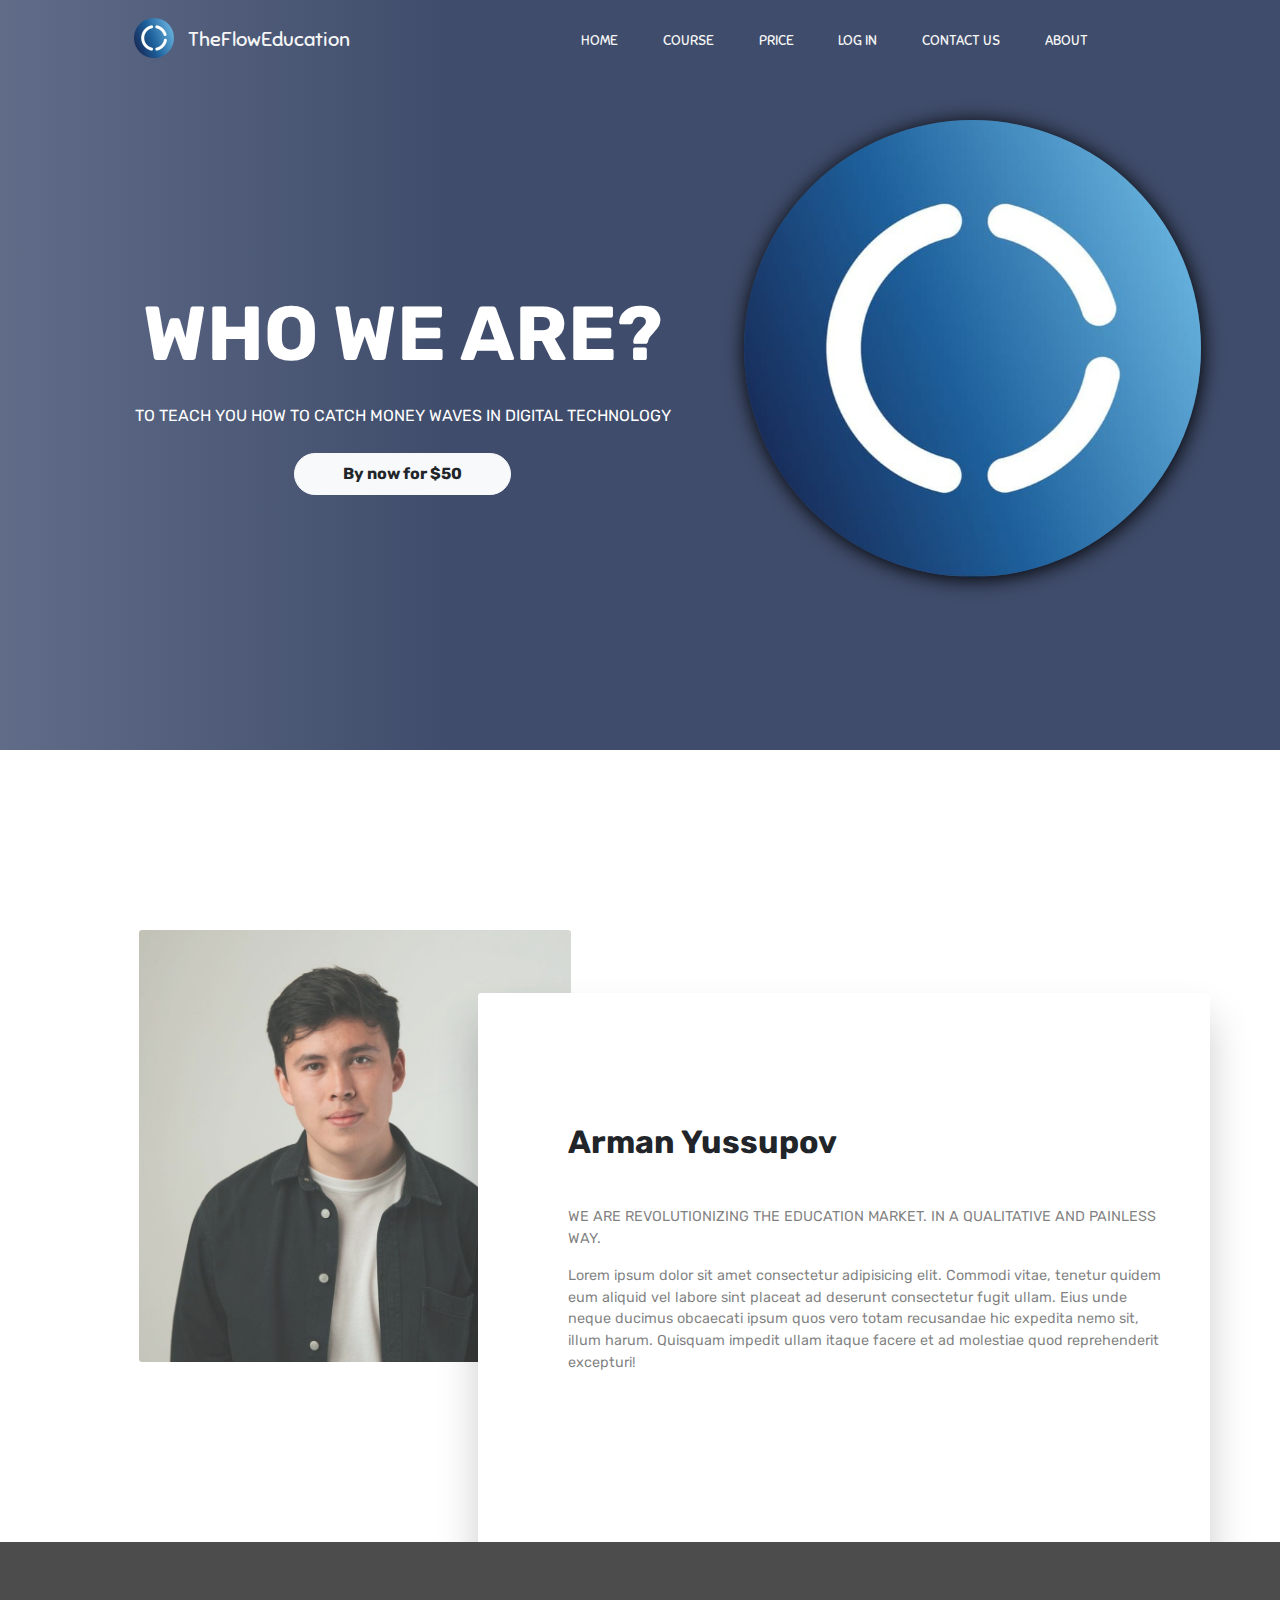
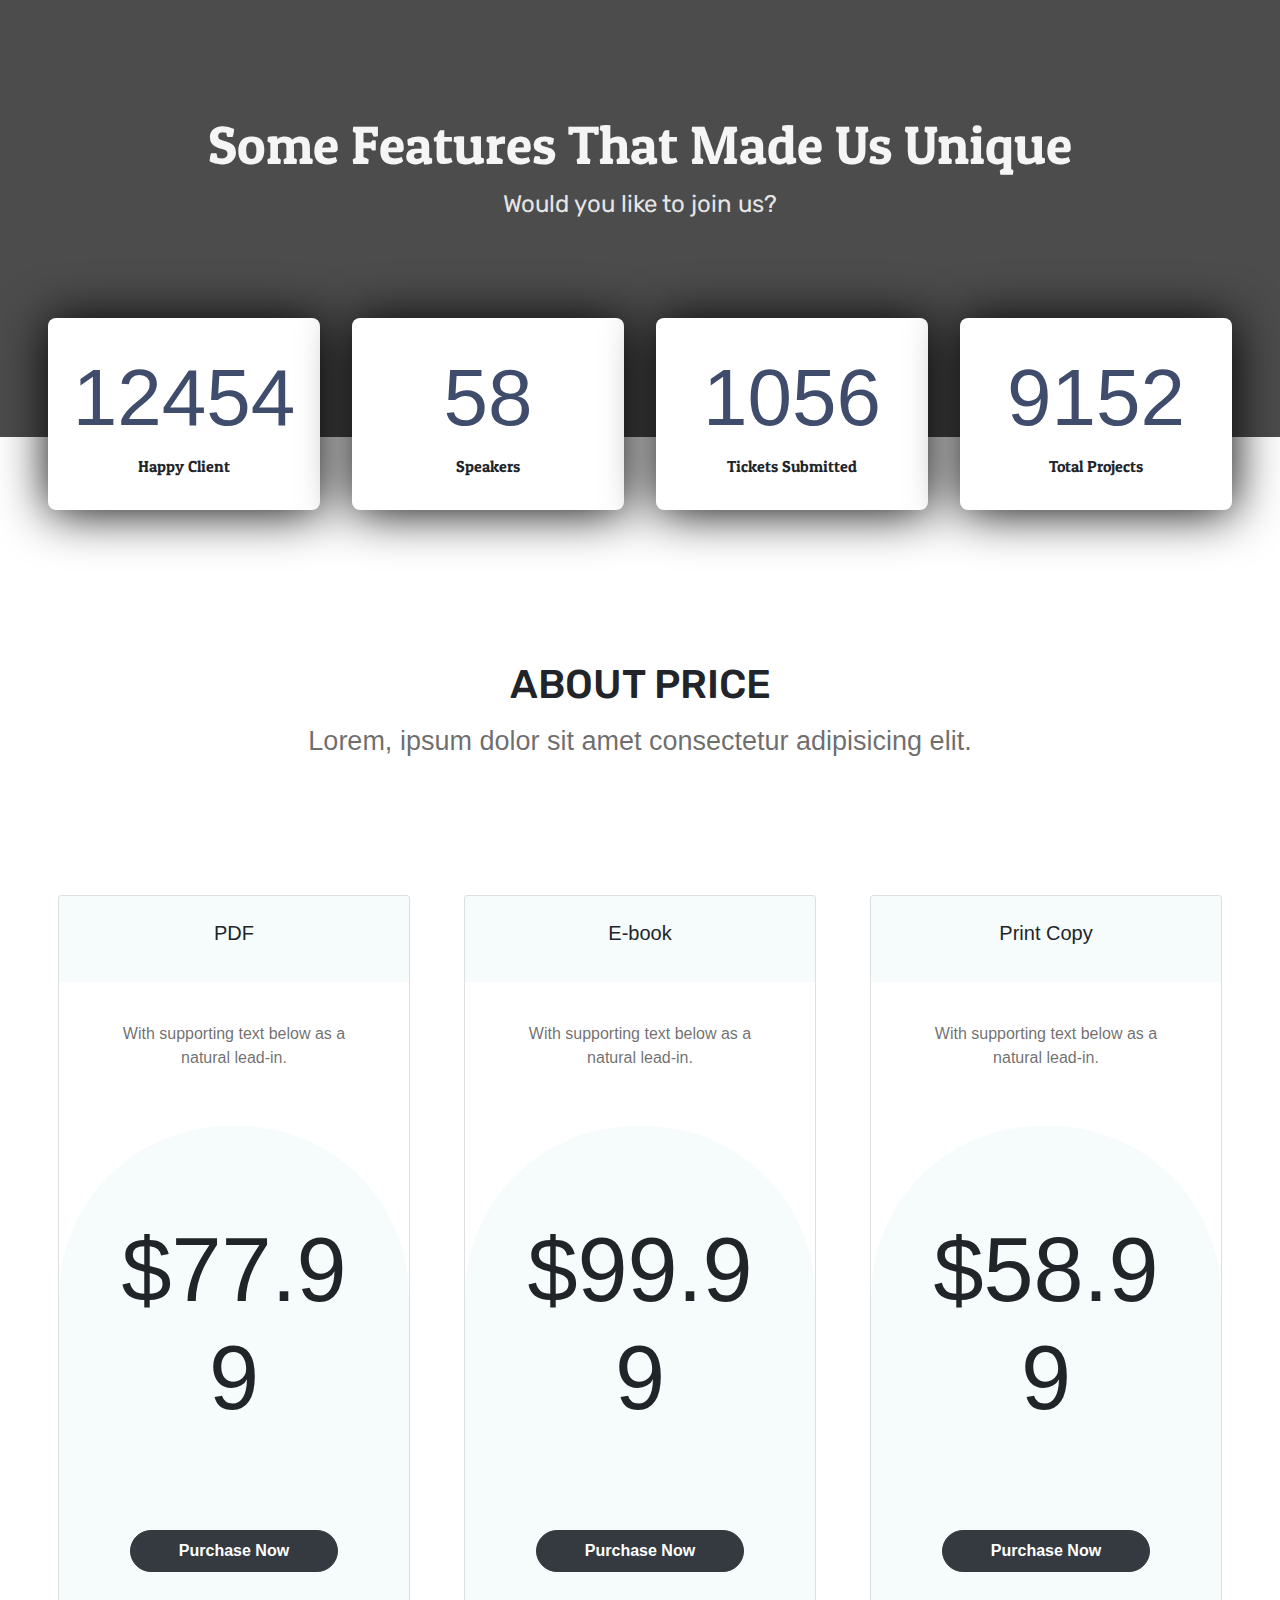
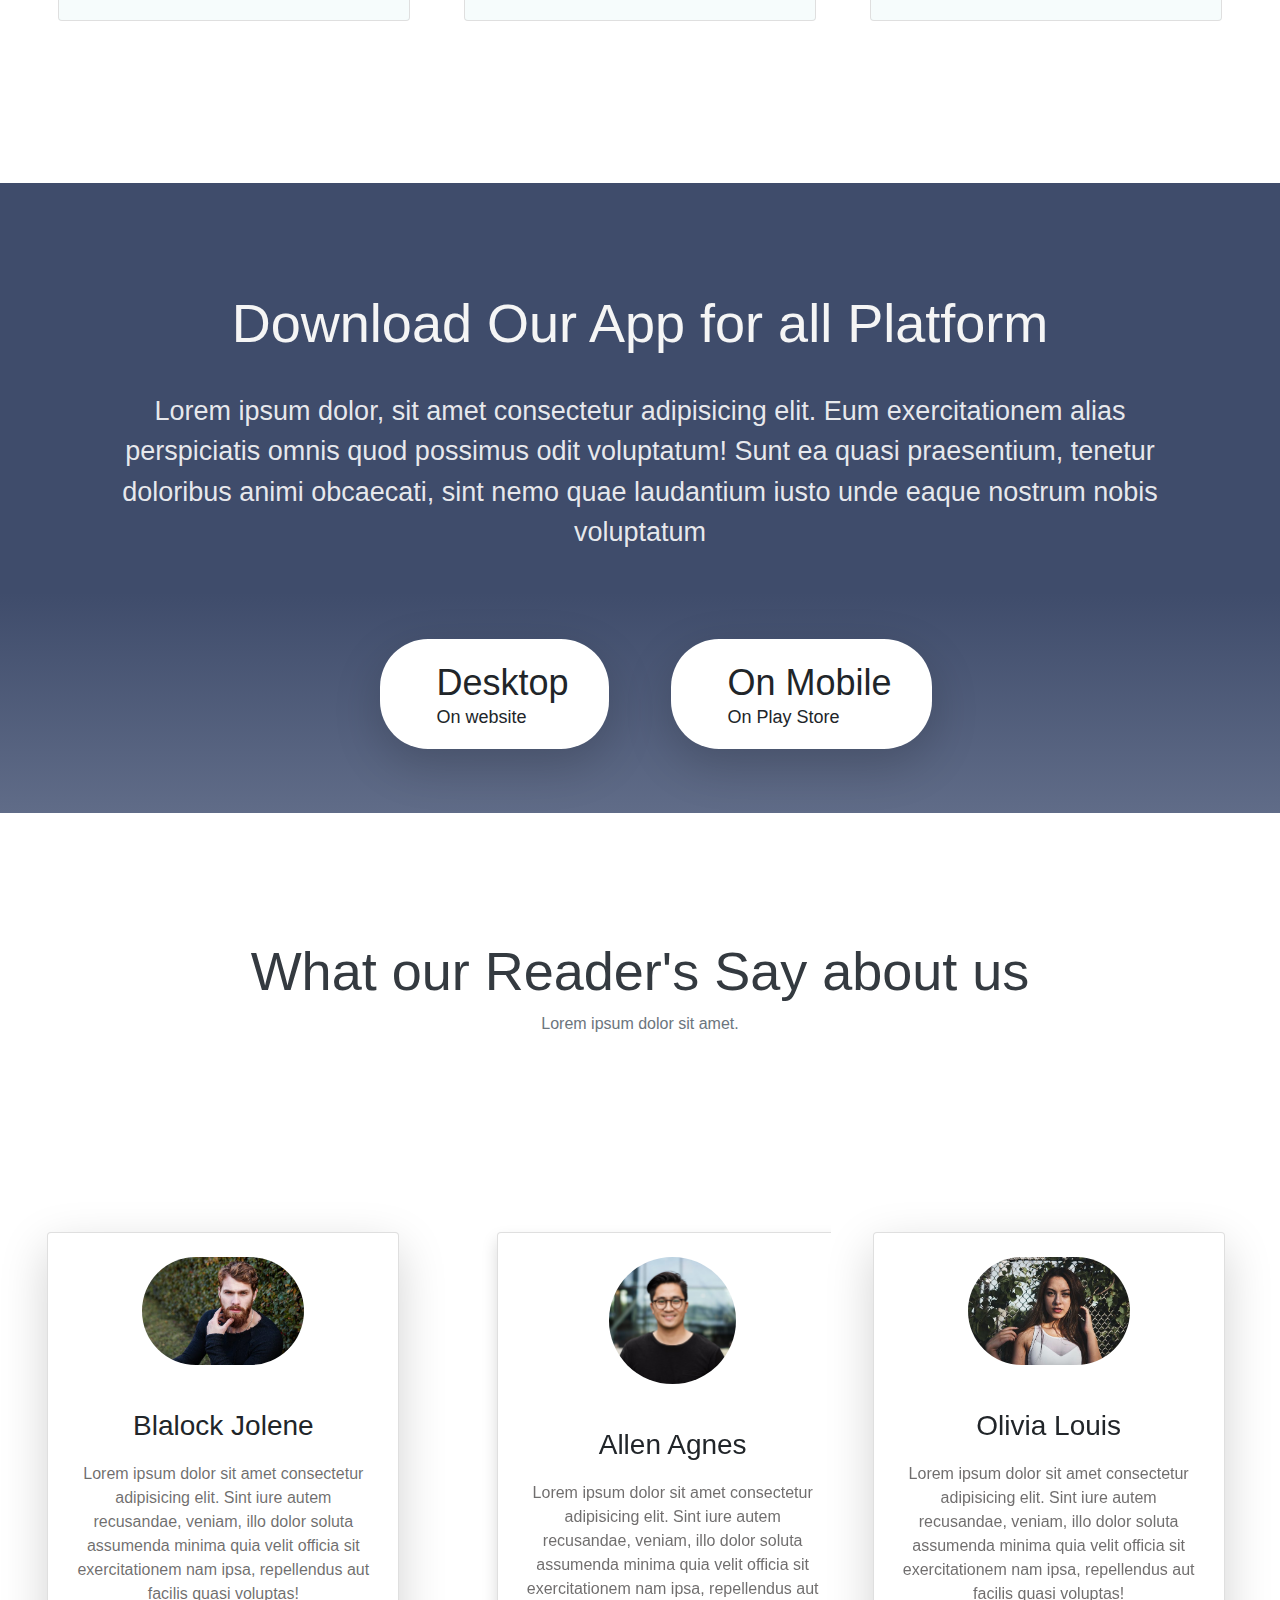
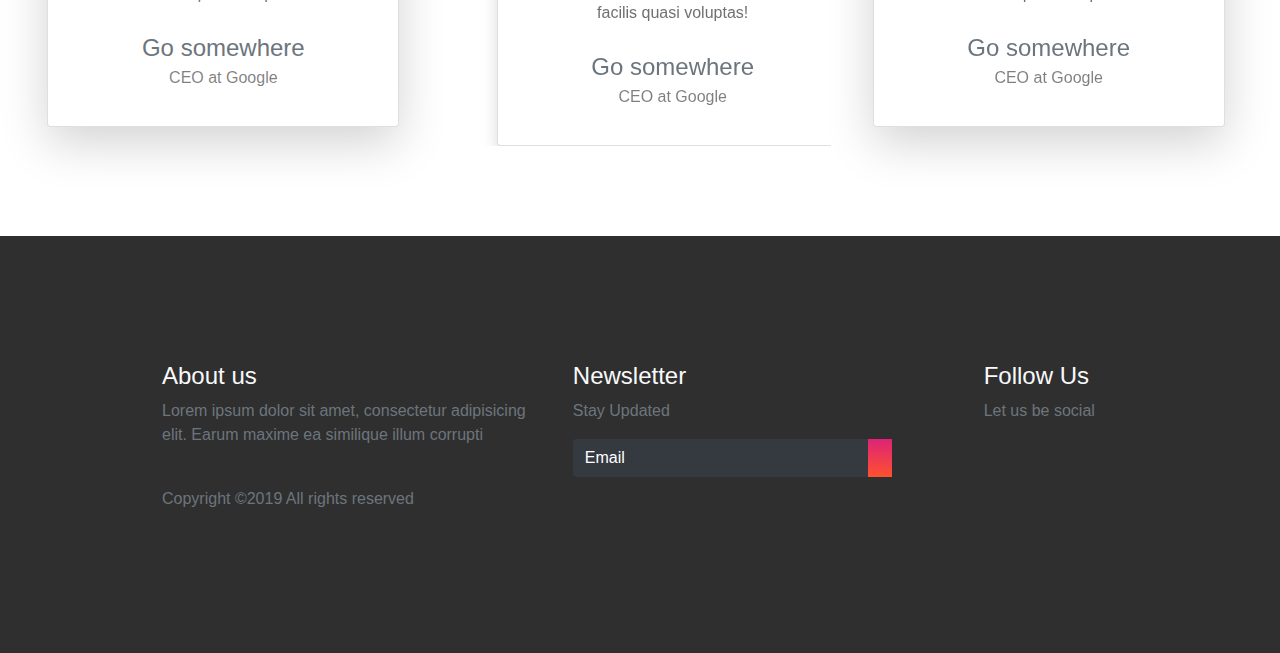
==== Index_home.html @ b2b45940 "firstCommit_MyProject_still_modified" ====
<!DOCTYPE html>
<html lang="en">

<head>
  <meta charset="UTF-8" />
  <meta name="viewport" content="width=device-width, initial-scale=1.0" />
  <meta http-equiv="X-UA-Compatible" content="ie=edge" />
  <title>Books</title>

  <link rel="stylesheet" href="https://stackpath.bootstrapcdn.com/bootstrap/4.3.1/css/bootstrap.min.css" integrity="sha384-ggOyR0iXCbMQv3Xipma34MD+dH/1fQ784/j6cY/iJTQUOhcWr7x9JvoRxT2MZw1T"
    crossorigin="anonymous" />
  <link rel="stylesheet" href="https://use.fontawesome.com/releases/v5.7.2/css/all.css" integrity="sha384-fnmOCqbTlWIlj8LyTjo7mOUStjsKC4pOpQbqyi7RrhN7udi9RwhKkMHpvLbHG9Sr"
    crossorigin="anonymous">
  <link rel="stylesheet" href="./style_home.css" />
  <link rel="stylesheet" href="./mobile-style_home.css">
</head>

<body>
  <header>
    <div class="container-fluid p-0">
      <nav class="navbar navbar-expand-lg">
        <a class="navbar-brand" href="#"> <img src="img/flow.jpg" alt="">
          <i class="book"></i>TheFlowEducation</a>
        <button class="navbar-toggler" type="button" data-toggle="collapse" data-target="#navbarNav" aria-controls="navbarNav" aria-expanded="false"
          aria-label="Toggle navigation">
          <i class="fas fa-align-right text-light"></i>
        </button>
        <div class="collapse navbar-collapse" id="navbarNav">
          <div class="mr-auto"></div>
          <ul class="navbar-nav">
            <li class="nav-item active">
              <a class="nav-link" href="#">HOME
                <span class="sr-only">(current)</span>
              </a>
            </li>
            <li class="nav-item">
              <a class="nav-link" href="#">COURSE</a>
            </li>
            <li class="nav-item">
              <a class="nav-link" href="#">PRICE</a>
            </li>
            <li class="nav-item dropdown">
              <div class="dropdown">
                <a href="index_login.html" class="nav-link">LOG IN</a>
              </div>
            </li>
            <li class="nav-item">
              <a class="nav-link" href="index_contact.html">CONTACT US</a>
            </li>
            <li class="nav-item">
              <a class="nav-link" href="#">ABOUT</a>
            </li>
          </ul>
        </div>
      </nav>
    </div>
    <div class="container text-center">
      <div class="row">
        <div class="col-md-7 col-sm-12  text-white">
          <h1>WHO WE ARE?</h1>
          <p>
            TO TEACH YOU HOW TO CATCH MONEY WAVES IN DIGITAL TECHNOLOGY
          </p>
          <button class="btn btn-light px-5 py-2 primary-btn">
            By now for $50
          </button>
        </div>
        <div class="col-md-5 col-sm-12  h-25">
          <img src="img/flow.jpg" alt="Book" />
        </div>
      </div>
    </div>
  </header>
  <main>
    <section class="section-1">
      <div class="container text-center">
        <div class="row">
          <div class="col-md-6 col-12">
            <div class="pray">
              <img src="img/ArmanYussuov.jpeg" alt="Pray" class="" />
            </div>
          </div>
          <div class="col-md-6 col-12">
            <div class="panel text-left">
              <h1>Arman Yussupov</h1>
              <p class="pt-4">
                WE ARE REVOLUTIONIZING THE EDUCATION MARKET. IN A QUALITATIVE AND PAINLESS WAY.
              </p>
              <p>
                Lorem ipsum dolor sit amet consectetur adipisicing elit. Commodi vitae, tenetur quidem eum aliquid vel labore sint placeat
                ad deserunt consectetur fugit ullam. Eius unde neque ducimus obcaecati ipsum quos vero totam recusandae hic
                expedita nemo sit, illum harum. Quisquam impedit ullam itaque facere et ad molestiae quod reprehenderit excepturi!
              </p>
            </div>
          </div>
        </div>
      </div>
    </section>
    <section class="section-2 container-fluid p-0">
      <div class="cover">
        <div class="overlay"></div>
        <div class="content text-center">
          <h1>Some Features That Made Us Unique</h1>
          <p>
            Would you like to join us? 
          </p>
        </div>
      </div>
      <div class="container-fluid text-center">
        <div class="numbers d-flex flex-md-row flex-wrap justify-content-center">
          <div class="rect">
            <h1>12454</h1>
            <p>Happy Client</p>
          </div>
          <div class="rect">
            <h1>58</h1>
            <p>Speakers</p>
          </div>
          <div class="rect">
            <h1>1056</h1>
            <p>Tickets Submitted</p>
          </div>
          <div class="rect">
            <h1>9152</h1>
            <p>Total Projects</p>
          </div>
        </div>
      </div>
      <div class="purchase text-center">
        <h1>ABOUT PRICE</h1>
        <p>
          Lorem, ipsum dolor sit amet consectetur adipisicing elit.
        </p>
        <div class="cards">
          <div class="d-flex flex-row justify-content-center flex-wrap">
            <div class="card">
              <div class="card-body">
                <div class="title">
                  <h5 class="card-title">PDF</h5>
                </div>
                <p class="card-text">
                  With supporting text below as a natural lead-in.
                </p>
                <div class="pricing">
                  <h1>$77.99</h1>
                  <a href="#" class="btn btn-dark px-5 py-2 primary-btn mb-5">Purchase Now</a>
                </div>
              </div>
            </div>
            <div class="card">
              <div class="card-body">
                <div class="title">
                  <h5 class="card-title">E-book</h5>
                </div>
                <p class="card-text">
                  With supporting text below as a natural lead-in.
                </p>
                <div class="pricing">
                  <h1>$99.99</h1>
                  <a href="#" class="btn btn-dark px-5 py-2 primary-btn mb-5">Purchase Now</a>
                </div>
              </div>
            </div>
            <div class="card">
              <div class="card-body">
                <div class="title">
                  <h5 class="card-title">Print Copy</h5>
                </div>
                <p class="card-text">
                  With supporting text below as a natural lead-in.
                </p>
                <div class="pricing">
                  <h1>$58.99</h1>
                  <a href="#" class="btn btn-dark px-5 py-2 primary-btn mb-5">Purchase Now</a>
                </div>
              </div>
            </div>
          </div>
        </div>
      </div>
    </section>
    <section class="section-3 container-fluid p-0 text-center">
      <div class="row">
        <div class="col-md-12 col-sm-12">
          <h1>Download Our App for all Platform</h1>
          <p>
            Lorem ipsum dolor, sit amet consectetur adipisicing elit. Eum exercitationem alias perspiciatis omnis quod possimus odit
            voluptatum! Sunt ea quasi praesentium, tenetur doloribus animi obcaecati, sint nemo quae laudantium iusto unde
            eaque nostrum nobis voluptatum
          </p>
        </div>
      </div>
      <div class="platform row">
        <div class="col-md-6 col-sm-12 text-right">
          <div class="desktop shadow-lg">
            <div class="d-flex flex-row justify-content-center">
              <i class="fas fa-desktop fa-3x py-2 pr-3"></i>
              <div class="text text-left">
                <h3 class="pt-1 m-0">Desktop</h3>
                <p class="p-0 m-0">On website</p>
              </div>
            </div>
          </div>
        </div>
        <div class="col-md-6 col-sm-12 text-left">
          <div class="desktop shadow-lg">
            <div class="d-flex flex-row justify-content-center">
              <i class="fas fa-mobile-alt fa-3x py-2 pr-3"></i>
              <div class="text text-left">
                <h3 class="pt-1 m-0">On Mobile</h3>
                <p class="p-0 m-0">On Play Store</p>
              </div>
            </div>
          </div>
        </div>
      </div>
    </section>

    <!-- Section 4 -->
    <section class="section-4">
      <div class="container text-center">
        <h1 class="text-dark">What our Reader's Say about us</h1>
        <p class="text-secondary">Lorem ipsum dolor sit amet.</p>
      </div>
      <div class="team row ">
        <div class="col-md-4 col-12 text-center">
            <div class="card mr-2 d-inline-block shadow-lg">
                <div class="card-img-top">
                  <img src="img/UI-face-3.jpg" class="img-fluid border-radius p-4" alt="">
                </div>
                <div class="card-body">
                  <h3 class="card-title">Blalock Jolene</h3>
                  <p class="card-text">
                    Lorem ipsum dolor sit amet consectetur adipisicing elit. Sint iure autem recusandae, veniam, illo dolor soluta assumenda
                    minima quia velit officia sit exercitationem nam ipsa, repellendus aut facilis quasi voluptas!
                  </p>
                  <a href="#" class="text-secondary text-decoration-none">Go somewhere</a>
                  <p class="text-black-50">CEO at Google</p>
                </div>
              </div>
        </div>
        <div class="col-md-4 col-12">
            <div id="carouselExampleControls" class="carousel slide " data-ride="carousel">
                <div class="carousel-inner text-center">
                  <div class="carousel-item active">
                    <div class="card mr-2 d-inline-block shadow">
                      <div class="card-img-top">
                        <img src="img/UI-face-1.jpg" class="img-fluid rounded-circle w-50 p-4" alt="">
                      </div>
                      <div class="card-body">
                        <h3 class="card-title">Allen Agnes</h3>
                        <p class="card-text">
                          Lorem ipsum dolor sit amet consectetur adipisicing elit. Sint iure autem recusandae, veniam, illo dolor soluta assumenda
                          minima quia velit officia sit exercitationem nam ipsa, repellendus aut facilis quasi voluptas!
                        </p>
                        <a href="#" class="text-secondary text-decoration-none">Go somewhere</a>
                        <p class="text-black-50">CEO at Google</p>
                      </div>
                    </div>
                  </div>
                  <div class="carousel-item">
                    <div class="card  d-inline-block mr-2 shadow">
                      <div class="card-img-top">
                        <img src="img/UI-face-2.jpg" class="img-fluid rounded-circle w-50 p-4" alt="">
                      </div>
                      <div class="card-body">
                        <h3 class="card-title">Amiel Barbara</h3>
                        <p class="card-text">
                          Lorem ipsum dolor sit amet consectetur adipisicing elit. Sint iure autem recusandae, veniam, illo dolor soluta assumenda
                          minima quia velit officia sit exercitationem nam ipsa, repellendus aut facilis quasi voluptas!
                        </p>
                        <a href="#" class="text-secondary text-decoration-none">Go somewhere</a>
                        <p class="text-black-50">CEO at Google</p>
                      </div>
                    </div>
                  </div>
              </div>
        </div>
        </div>
        <div class="col-md-4 col-12 text-center">
            <div class="card mr-2 d-inline-block shadow-lg">
                <div class="card-img-top">
                  <img src="img/UI-face-4.jpg" class="img-fluid border-radius p-4" alt="">
                </div>
                <div class="card-body">
                  <h3 class="card-title">Olivia Louis</h3>
                  <p class="card-text">
                    Lorem ipsum dolor sit amet consectetur adipisicing elit. Sint iure autem recusandae, veniam, illo dolor soluta assumenda
                    minima quia velit officia sit exercitationem nam ipsa, repellendus aut facilis quasi voluptas!
                  </p>
                  <a href="#" class="text-secondary text-decoration-none">Go somewhere</a>
                  <p class="text-black-50">CEO at Google</p>
                </div>
              </div>
        </div>
      </div>
    </section>
  </main>
  <footer>
    <div class="container-fluid p-0">
      <div class="row text-left">
        <div class="col-md-5 col-sm-5">
          <h4 class="text-light">About us</h4>
          <p class="text-muted">Lorem ipsum dolor sit amet, consectetur adipisicing elit. Earum maxime ea similique illum corrupti</p>
          <p class="pt-4 text-muted">Copyright ©2019 All rights reserved
          </p>
        </div>
        <div class="col-md-5 col-sm-12">
          <h4 class="text-light">Newsletter</h4>
          <p class="text-muted">Stay Updated</p>
          <form class="form-inline">
            <div class="col pl-0">
              <div class="input-group pr-5">
                <input type="text" class="form-control bg-dark text-white" id="inlineFormInputGroupUsername2" placeholder="Email">
                <div class="input-group-prepend">
                  <div class="input-group-text">
                    <i class="fas fa-arrow-right"></i>
                  </div>
                </div>
              </div>
            </div>
          </form>
        </div>
        <div class="col-md-2 col-sm-12">
          <h4 class="text-light">Follow Us</h4>
          <p class="text-muted">Let us be social</p>
          <div class="column text-light">
            <i class="fab fa-facebook-f"></i>
            <i class="fab fa-instagram"></i>
            <i class="fab fa-twitter"></i>
            <i class="fab fa-youtube"></i>
          </div>
        </div>
      </div>
    </div>
  </footer>

  <script src="https://cdnjs.cloudflare.com/ajax/libs/jquery/3.3.1/jquery.min.js"></script>
  <script src="https://cdnjs.cloudflare.com/ajax/libs/popper.js/1.14.7/umd/popper.min.js" integrity="sha384-UO2eT0CpHqdSJQ6hJty5KVphtPhzWj9WO1clHTMGa3JDZwrnQq4sF86dIHNDz0W1"
    crossorigin="anonymous"></script>
  <script src="https://stackpath.bootstrapcdn.com/bootstrap/4.3.1/js/bootstrap.min.js" integrity="sha384-JjSmVgyd0p3pXB1rRibZUAYoIIy6OrQ6VrjIEaFf/nJGzIxFDsf4x0xIM+B07jRM"
    crossorigin="anonymous"></script>
  <script src="./main.js"></script>
</body>

</html>
---- style_home.css ----
@import url("https://fonts.googleapis.com/css?family=Acme|Lobster|Patua+One|Rubik|Sniglet");
* {
  box-sizing: border-box;
}

header,
section {
  overflow-x: hidden;
}

:root {
  --Sniglet-font: "Sniglet", cursive;
  --Rubik: "Rubik", cursive;
  --Patua: "Patua One", cursive;
  --Lobster: "lobster", cursive;
  --light-black: #2e2c2caf;
  --bggradient: linear-gradient(to bottom, #dd2476, #ff512f);
  --light-gray: rgba(255, 255, 255, 0.877);
}

header a {
  font-family: var(--Sniglet-font);
  font-size: 0.9em;
  color: whitesmoke;
  
}



.dropdown-content {
  display: none;
  position: absolute;
  background-color: #f1f1f1;
  min-width: 160px;
  box-shadow: 0px 2px 15px 0px rgba(0, 0, 0, 0.2);
  z-index: 1;
}
.navbar-brand img{
  width: 40px;
  height: 40px;
  position: relative;
  right: 10px;
  bottom: 3px;
}
.dropdown-content a {
  color: black;
  padding: 12px 16px;
  text-decoration: none;
  display: block;
}
nav img {
  border-radius: 50%;
}
.dropdown-content a:hover {
  background-color: #ddd;
}

.dropdown:hover .dropdown-content {
  display: block;
}

header .nav-item:last-child {
  padding-right: 10.5em;
}

header .nav-item {
  padding: 0.9em;
}

header .navbar-brand {
  padding-left: 8rem;
}

header .nav-link:hover {
  color: black;
}

header .row .col-md-7 {
  padding: 22vmin 1vmin;
  padding-bottom: 35vmin;
}

header .row .col-md-5 {
  padding: 4.2vmin 1vmin;
}

header .row .col-md-5 img {
  width: 100%;
  border-radius: 50%;
  box-shadow: 1px 2px 20px 0px #000000;
}

header {
  background: #ff512f;
  /* fallback for old browsers */
  background: var(--bggradient);
  background: rgb(96,108,136);
  background: linear-gradient(90deg, rgba(96,108,136,1) 0%, rgba(63,76,107,1) 35%);
  height: 750px;
}

header .container .col-md-7 {
  font-family: "Rubik", sans-serif;
}

header .container .col-md-7 h6 {
  padding: 1vmin;
  letter-spacing: 4px;
}

header .container .col-md-7 h1 {
  font-size: 8.5vmin;
  font-weight: bold;
  padding: 0.1em 0em;
}

header .container .col-md-7 p {
  padding: 1vmin 5vmin;
}

.primary-btn {
  border-radius: 30px;
  font-weight: bold;
}

/********** section 1 **************/

.section-1 {
  padding: 20vmin 0vmin;
}

.section-1 .row .col-md-6 .pray img {
  opacity: 0.8;
  width: 80%;
  border-radius: 0.2em;
}

.section-1 .row .col-md-6:last-child {
  position: relative;
}

.section-1 .row .col-md-6 .panel {
  position: absolute;
  top: 7vmin;
  left: -18vmin;
  background: white;
  border-radius: 3px;
  text-align: left;
  padding: 13vmin 5vmin 20vmin 10vmin;
  box-shadow: 0px 25px 42px rgba(0, 0, 0, 0.2);
  font-family: var(--Rubik);
  z-index: 1;
}

.section-1 .row .col-md-6 .panel h1 {
  font-weight: bold;
  padding: 0.4em 0;
  font-size: 2em;
}

.section-1 .row .col-md-6 .panel p {
  font-size: 0.9em;
  color: rgba(0, 0, 0, 0.5);
}

/*  Section 2  */

.cover {
  width: 100%;
  height: 55vmin;
  /* background: url("../assets/pexels-photo-452738.jpeg"); */
  background-position: -24rem -19rem;
  background-size: 150%;
  position: relative;
}

.cover .overlay {
  position: absolute;
  top: 0;
  left: 0;
  width: 100%;
  height: 100%;
  z-index: 999;
}

.cover .content {
  width: 100%;
  height: 100%;
  background: rgba(0, 0, 0, 0.7);
  padding-top: 19vmin;
}

.cover .content > h1 {
  font-family: var(--Patua);
  font-size: 6vmin;
  color: whitesmoke;
}

.cover .content > p {
  font-family: var(--Rubik);
  font-size: 24px;
  color: #e5e5e5;
}

.numbers .rect {
  position: relative;
  z-index: 1;
  background: white;
  width: 17rem;
  height: 12rem;
  padding-top: 3.5vmin;
  margin: 1rem;
  border-radius: 0.5em;
  box-shadow: 1px 2px 50px 0px #000000;
}

.numbers {
  margin-top: -15vmin;
}

.numbers .rect h1 {
  font-size: 5rem;
  color: #3f4c6b;
}

.numbers .rect > p {
  font-family: var(--Patua);
  
}

.purchase > h1 {
  padding-top: 15vmin;
  padding-bottom: 0.1em;
  /* font-family: var(--Lobster); */
  font-family: "Rubik", sans-serif;
}

.purchase > p {
  color: var(--light-black);
  font-size: 3vmin;
  padding-bottom: 10vmin;
}

.purchase .cards .card {
  width: 22rem;
  margin: 3vmin 3vmin;
}

.cards div {
  padding: 0;
  margin: 0;
}

.cards .title {
  background: rgba(208, 241, 241, 0.199);
  padding: 1.4em 2.5em;
  font-size: 2vmin;
}

.card .card-text {
  padding: 2.5rem 3rem;
  color: var(--light-black);
}

.card-body .pricing {
  background: rgba(208, 241, 241, 0.199);
  border-top-right-radius: 170px;
  border-top-left-radius: 170px;
}

.card-body .pricing > h1 {
  font-size: 10vmin;
  padding: 1em 0.5em;
}

/* Section 3 */

.section-3 {
  height: 70vmin;
  margin-top: 15vmin;
  
  background: rgb(96,108,136);
background: linear-gradient(0deg, rgba(96,108,136,1) 0%, rgba(63,76,107,1) 35%);
}

.section-3 .col-md-12 > h1 {
  padding: 2em 0 0.5em 0;
  color: whitesmoke;
  font-size: 6vmin;
}

.section-3 .col-md-12 > p {
  padding: 0 4em;
  padding-bottom: 2em;
  color: var(--light-gray);
  font-size: 3vmin;
}

.section-3 .desktop {
  background: white;
  display: inline-block;
  border-radius: 3em;
  padding: 2vmin 4.5vmin;
  margin: 1em;
}

.section-3 .desktop h3 {
  font-size: 4vmin;
}

.section-3 .desktop p {
  font-size: 2vmin;
}

/* Section Team */

.section-4 .container h1 {
  font-size: 6vmin;
  padding-top: 14vmin;
}

.section-4 .team {
  padding: 10vmin 4vmin;
}

.section-4 .card {
  width: 22em;
  margin-top: 10vmin;
}

.section-4 .card .card-text {
  padding: 0.5em;
}

.section-4 .card-body > a {
  font-size: 1.5em;
}

.section-4 .carousel-item {
  padding-left: 3rem;
}

.border-radius {
  border-radius: 340px;
  width: 60%;
}

footer {
  background: rgba(0, 0, 0, 0.815);
  overflow-x: hidden;
  padding: 14vmin 18vmin;
}

footer p > span {
  color: #ff512f;
}

footer input {
  border: none !important;
}

footer input::placeholder {
  color: white !important;
}

footer .input-group .input-group-text {
  background: var(--bggradient);
  border: none;
}

footer .column i {
  color: #dd2476;
}

/* It is Adjacent sibling combinator */

footer .column i + i {
  padding: 0 0.5em;
}

.sticky {
  position: fixed;
  top: 0;
  width: 100%;
  background: rgba(0, 0, 0, 0.815);
  z-index: 9999;
  transition: all 1.5s ease;
}
---- mobile-style_home.css ----
@media only screen and (max-width: 768px) {
  header .navbar-brand {
    padding-left: 1rem;
  }
  .section-1 .row .col-md-6 .panel {
    position: initial;
    width: initial;
    height: initial;
  }
  .section-2 .cover {
    background-position: -25vmin -10vmin;
  }
  .numbers .rect {
    width: 10rem;
    height: 8rem;
  }
  .numbers .rect h1 {
    font-size: 2rem;
  }

  .section-3 {
    height: inherit;
    padding: 10vmin !important;
  }
  .section-3 .row h1 {
    padding: 6vmin 4vmin;
  }
  .section-3 .platform .col-md-6 {
    text-align: center !important;
  }
  .section-3 .desktop i {
    font-size: 8vmin;
  }
  .section-4 .carousel-item {
    padding-left: 0.6rem;
  }
  footer .row .col-md-2 {
    margin-top: 8vmin;
  }
}

/* screen size 375px */

@media only screen and (max-width: 375px) {
  .section-4 .card {
    width: 18em;
  }
}

@media only screen and (max-width: 320px) {
  .section-4 .carousel-inner {
    margin-left: -4vmin;
  }
}
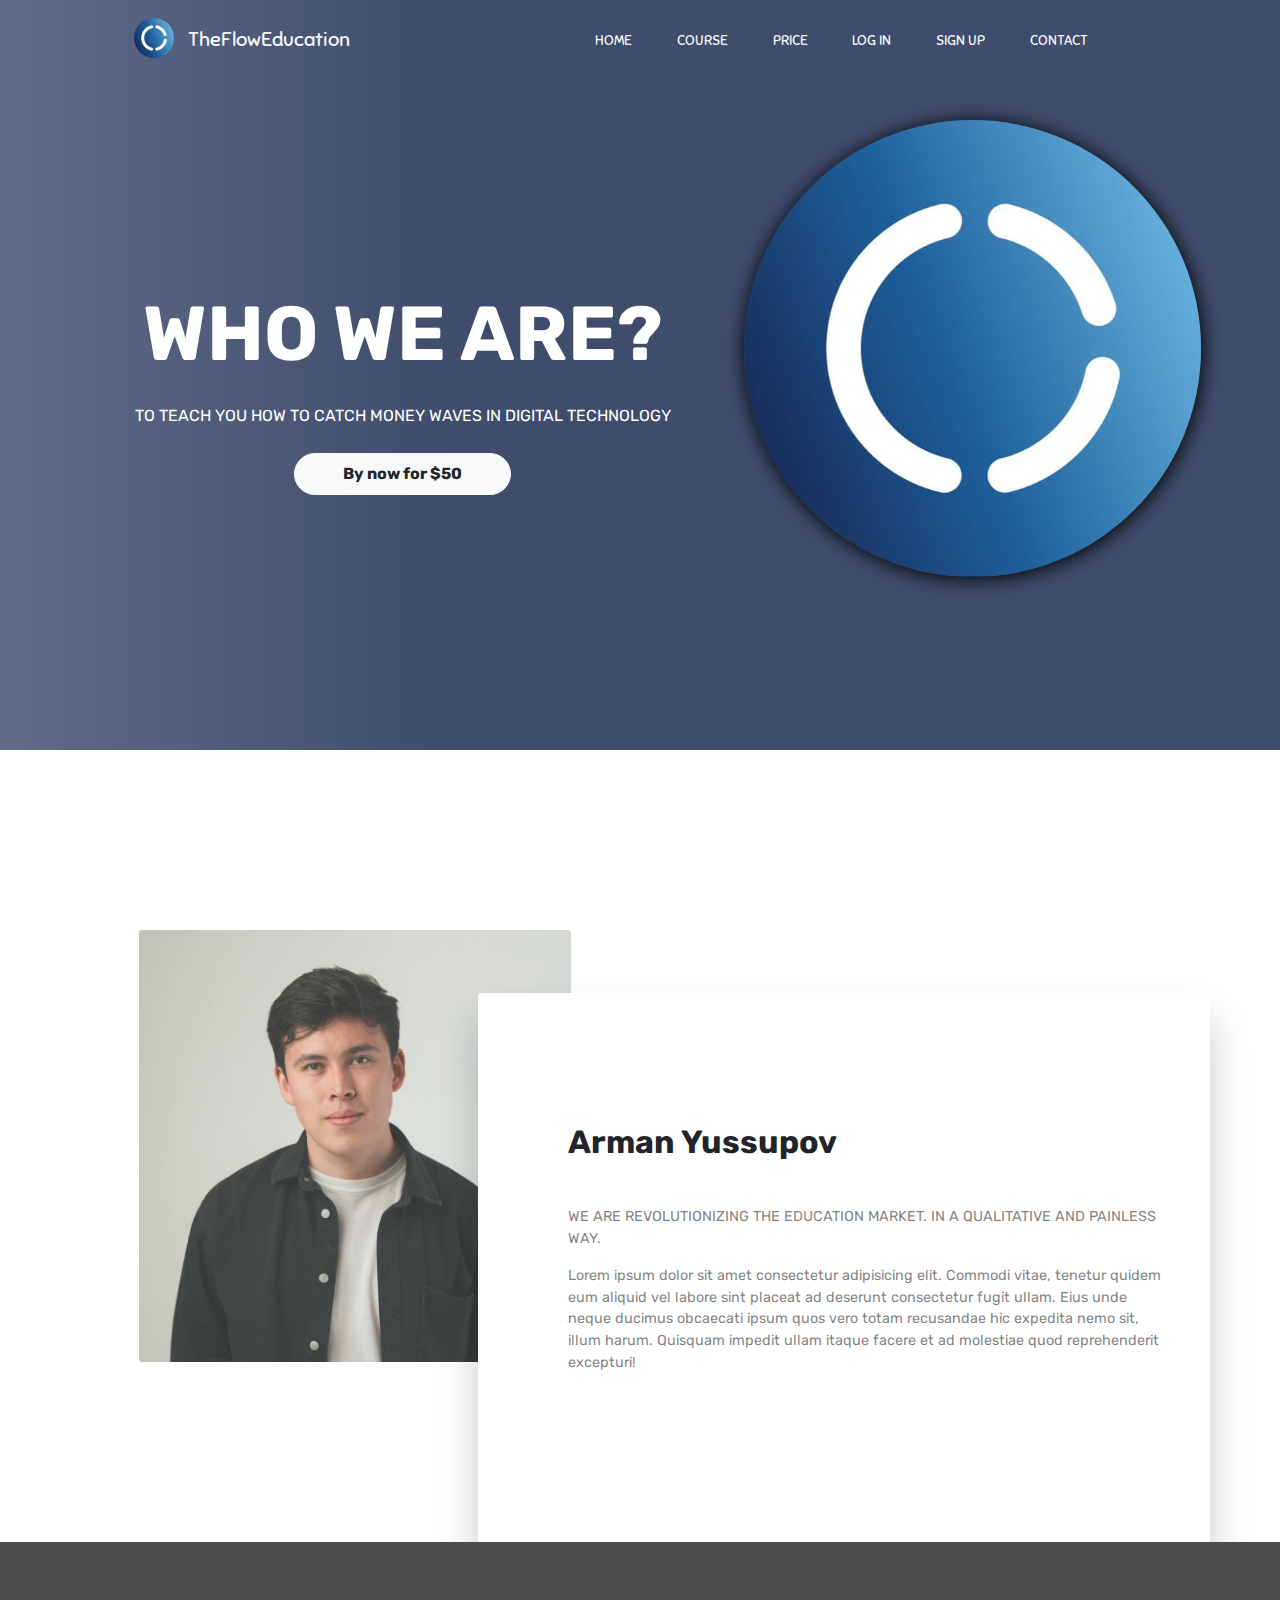
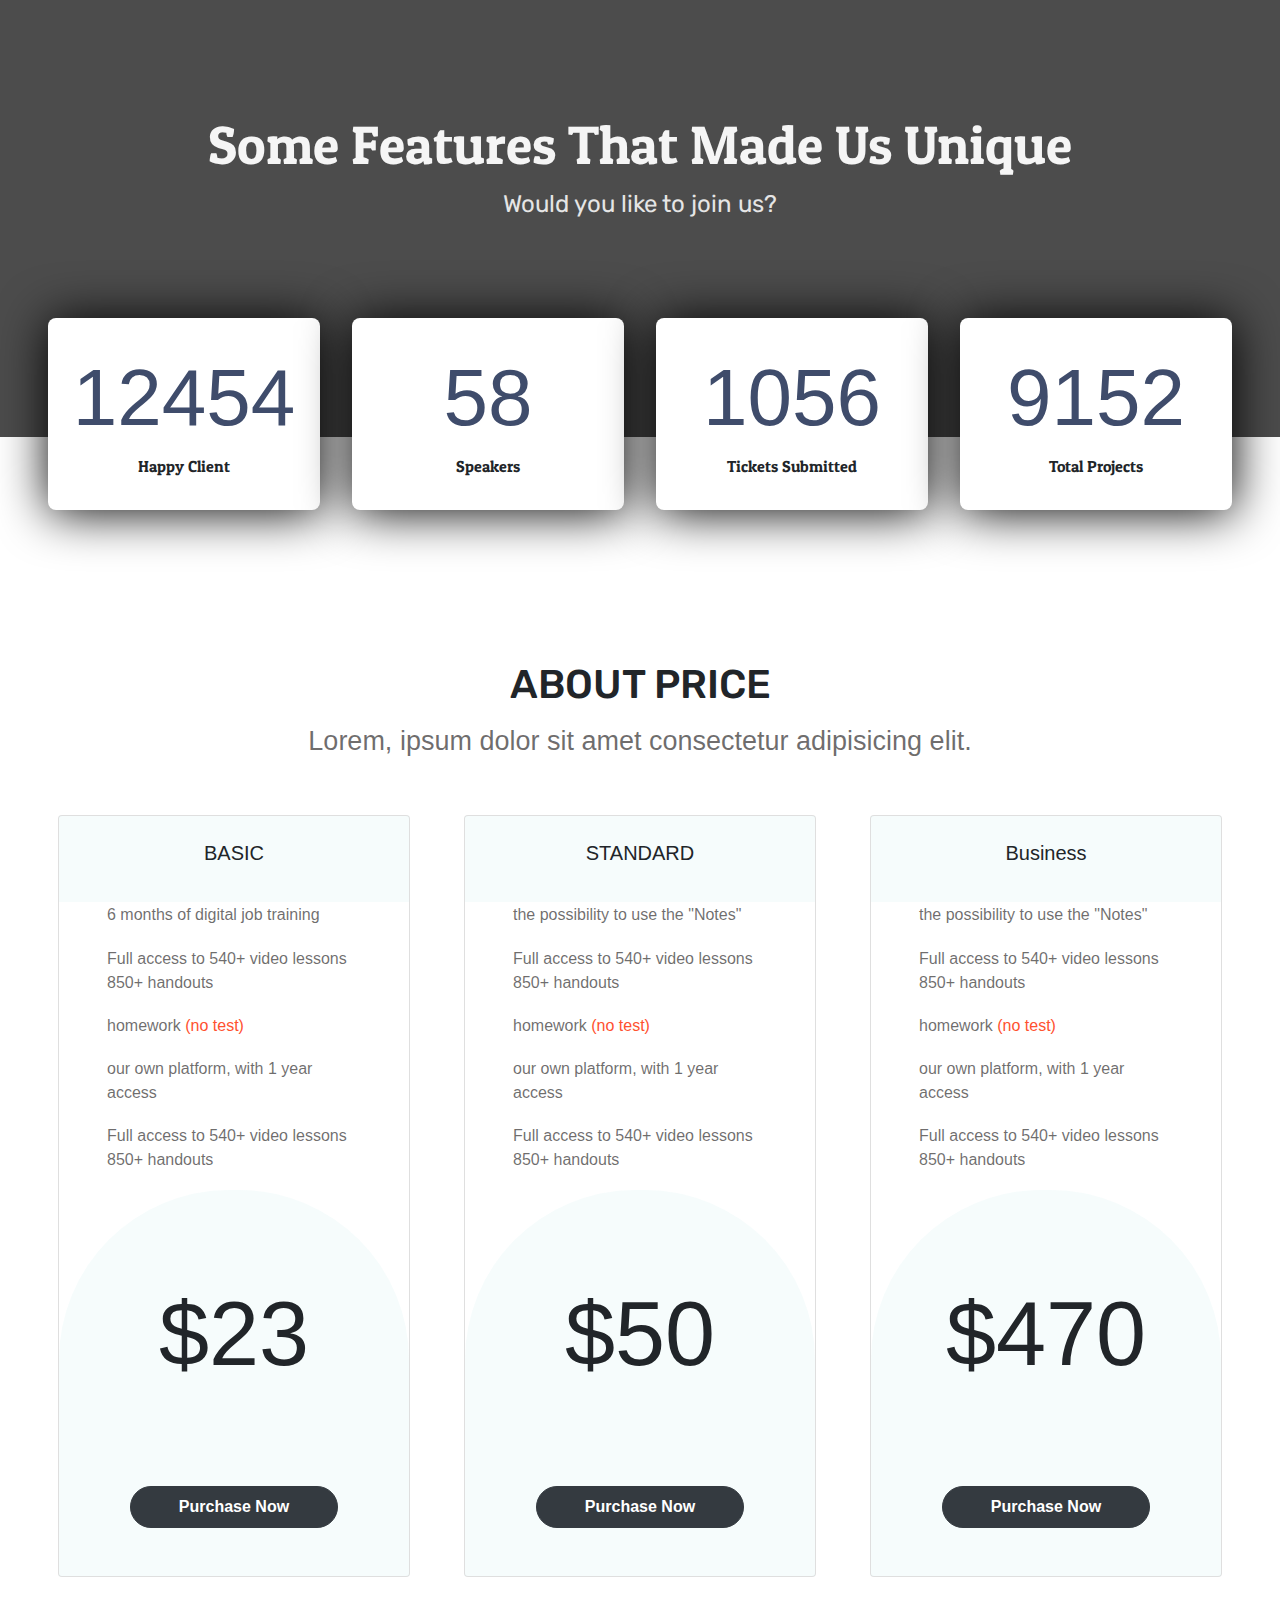
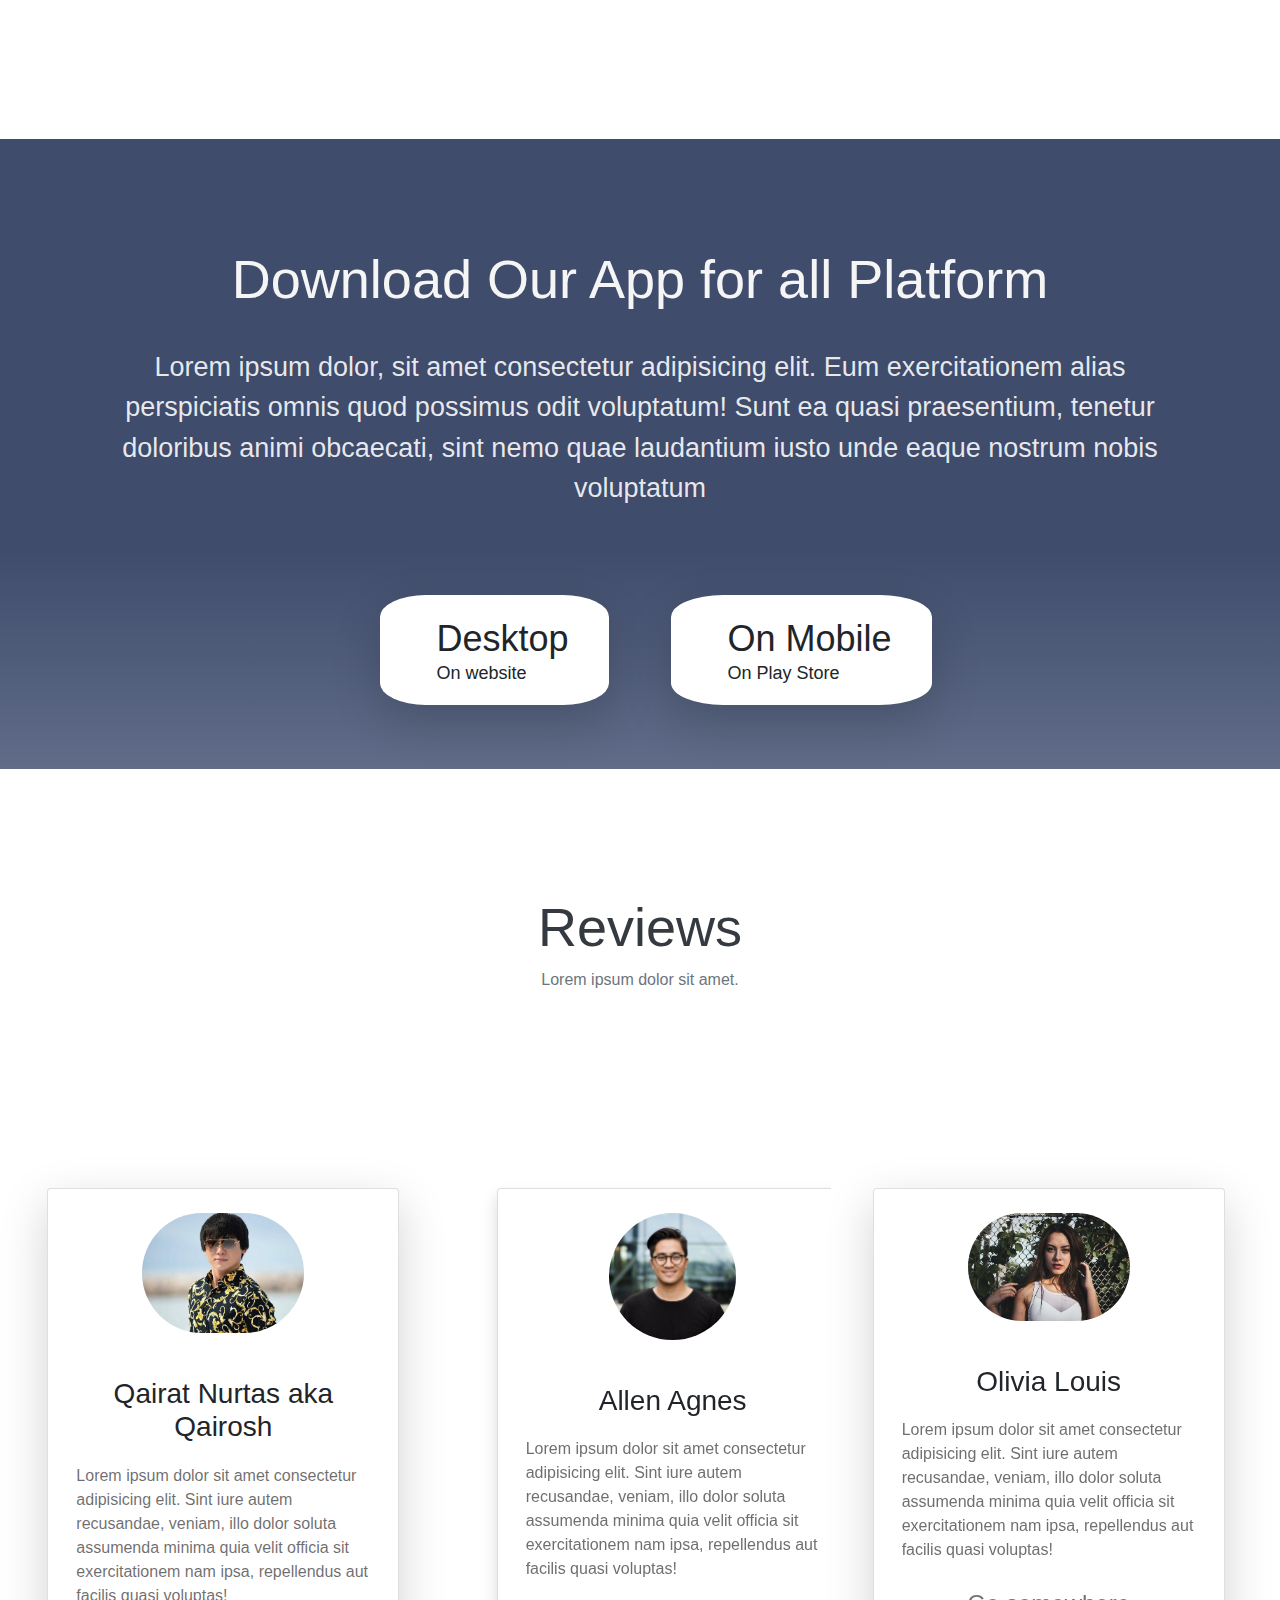
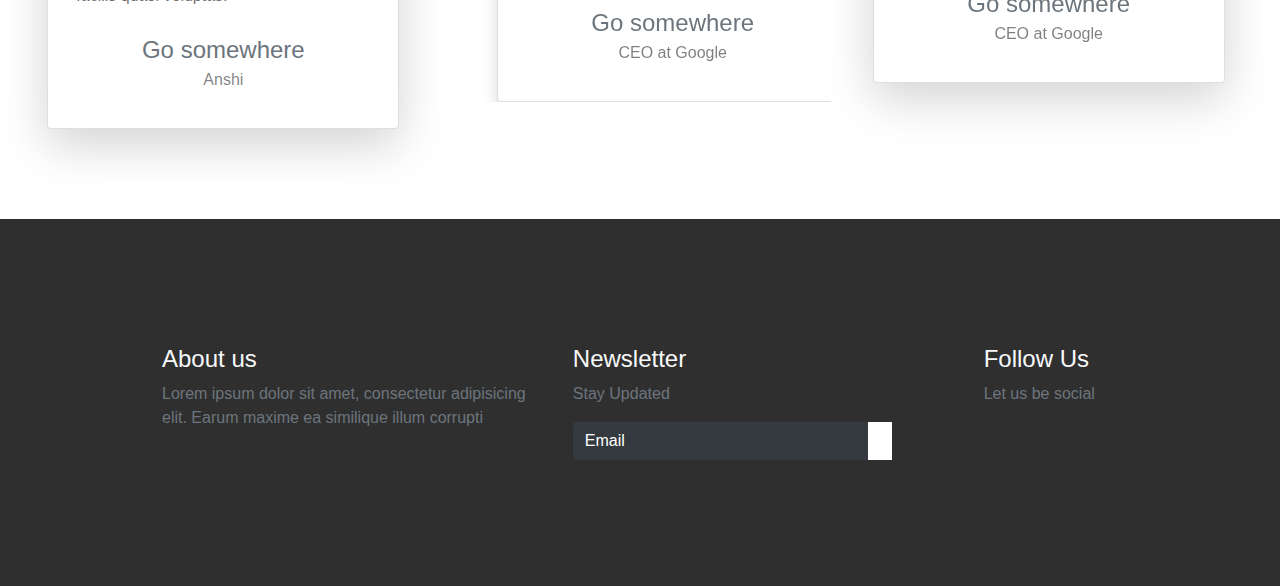
==== commit 440dfc9e: "3AM_And_I_Still_working" ====
--- a/Index_home.html
+++ b/Index_home.html
@@ -14,7 +14,6 @@
   <link rel="stylesheet" href="./style_home.css" />
   <link rel="stylesheet" href="./mobile-style_home.css">
 </head>
-
 <body>
   <header>
     <div class="container-fluid p-0">
@@ -41,14 +40,14 @@
             </li>
             <li class="nav-item dropdown">
               <div class="dropdown">
-                <a href="index_login.html" class="nav-link">LOG IN</a>
+                <a href="index_signUp.html" class="nav-link">LOG IN</a>
               </div>
             </li>
             <li class="nav-item">
-              <a class="nav-link" href="index_contact.html">CONTACT US</a>
+              <a class="nav-link" href="index_login.html">SIGN UP</a>
             </li>
             <li class="nav-item">
-              <a class="nav-link" href="#">ABOUT</a>
+              <a class="nav-link" href="index_contact.html">CONTACT</a>
             </li>
           </ul>
         </div>
@@ -136,13 +135,25 @@
             <div class="card">
               <div class="card-body">
                 <div class="title">
-                  <h5 class="card-title">PDF</h5>
-                </div>
-                <p class="card-text">
-                  With supporting text below as a natural lead-in.
+                  <h5 class="card-title">BASIC</h5>
+                </div>
+                <p class="card-text">
+                  6 months of digital job training
+                </p>
+                <p class="card-text">
+                  Full access to 540+ video lessons 850+ handouts
+                </p>
+                <p class="card-text">
+                  homework <span>(no test)</span>
+                </p>
+                <p class="card-text">
+                  our own platform, with 1 year access
+                </p>
+                <p class="card-text">
+                  Full access to 540+ video lessons 850+ handouts
                 </p>
                 <div class="pricing">
-                  <h1>$77.99</h1>
+                  <h1>$23</h1>
                   <a href="#" class="btn btn-dark px-5 py-2 primary-btn mb-5">Purchase Now</a>
                 </div>
               </div>
@@ -150,13 +161,27 @@
             <div class="card">
               <div class="card-body">
                 <div class="title">
-                  <h5 class="card-title">E-book</h5>
-                </div>
-                <p class="card-text">
-                  With supporting text below as a natural lead-in.
-                </p>
+                  <h5 class="card-title">STANDARD</h5>
+                </div>
+                <p class="card-text">
+                  the possibility to use the "Notes"
+                </p>
+              </p>
+              <p class="card-text">
+                Full access to 540+ video lessons 850+ handouts
+              </p>
+              <p class="card-text">
+                homework <span>(no test)</span>
+              </p>
+              <p class="card-text">
+                our own platform, with 1 year access
+              </p>
+              <p class="card-text">
+                Full access to 540+ video lessons 850+ handouts
+              </p>
+
                 <div class="pricing">
-                  <h1>$99.99</h1>
+                  <h1>$50</h1>
                   <a href="#" class="btn btn-dark px-5 py-2 primary-btn mb-5">Purchase Now</a>
                 </div>
               </div>
@@ -164,13 +189,26 @@
             <div class="card">
               <div class="card-body">
                 <div class="title">
-                  <h5 class="card-title">Print Copy</h5>
-                </div>
-                <p class="card-text">
-                  With supporting text below as a natural lead-in.
-                </p>
+                  <h5 class="card-title">Business</h5>
+                </div>
+                <p class="card-text">
+                  the possibility to use the "Notes"
+                </p>
+              </p>
+              <p class="card-text">
+                Full access to 540+ video lessons 850+ handouts
+              </p>
+              <p class="card-text">
+                homework <span>(no test)</span>
+              </p>
+              <p class="card-text">
+                our own platform, with 1 year access
+              </p>
+              <p class="card-text">
+                Full access to 540+ video lessons 850+ handouts
+              </p>
                 <div class="pricing">
-                  <h1>$58.99</h1>
+                  <h1>$470</h1>
                   <a href="#" class="btn btn-dark px-5 py-2 primary-btn mb-5">Purchase Now</a>
                 </div>
               </div>
@@ -219,23 +257,23 @@
     <!-- Section 4 -->
     <section class="section-4">
       <div class="container text-center">
-        <h1 class="text-dark">What our Reader's Say about us</h1>
+        <h1 class="text-dark">Reviews</h1>
         <p class="text-secondary">Lorem ipsum dolor sit amet.</p>
       </div>
       <div class="team row ">
         <div class="col-md-4 col-12 text-center">
             <div class="card mr-2 d-inline-block shadow-lg">
                 <div class="card-img-top">
-                  <img src="img/UI-face-3.jpg" class="img-fluid border-radius p-4" alt="">
+                  <img src="img/kaireke.jpg" class="img-fluid border-radius p-4" alt="">
                 </div>
                 <div class="card-body">
-                  <h3 class="card-title">Blalock Jolene</h3>
+                  <h3 class="card-title">Qairat Nurtas aka Qairosh</h3>
                   <p class="card-text">
                     Lorem ipsum dolor sit amet consectetur adipisicing elit. Sint iure autem recusandae, veniam, illo dolor soluta assumenda
                     minima quia velit officia sit exercitationem nam ipsa, repellendus aut facilis quasi voluptas!
                   </p>
                   <a href="#" class="text-secondary text-decoration-none">Go somewhere</a>
-                  <p class="text-black-50">CEO at Google</p>
+                  <p class="text-black-50">Anshi</p>
                 </div>
               </div>
         </div>
@@ -302,8 +340,6 @@
         <div class="col-md-5 col-sm-5">
           <h4 class="text-light">About us</h4>
           <p class="text-muted">Lorem ipsum dolor sit amet, consectetur adipisicing elit. Earum maxime ea similique illum corrupti</p>
-          <p class="pt-4 text-muted">Copyright ©2019 All rights reserved
-          </p>
         </div>
         <div class="col-md-5 col-sm-12">
           <h4 class="text-light">Newsletter</h4>
--- a/style_home.css
+++ b/style_home.css
@@ -238,7 +238,7 @@
 .purchase > p {
   color: var(--light-black);
   font-size: 3vmin;
-  padding-bottom: 10vmin;
+  padding-bottom: 10px;
 }
 
 .purchase .cards .card {
@@ -258,8 +258,12 @@
 }
 
 .card .card-text {
-  padding: 2.5rem 3rem;
+  text-align: left;
+  padding: 0.1rem 3rem;
   color: var(--light-black);
+}
+.card .card-text span {
+  color: #ff512f;
 }
 
 .card-body .pricing {
@@ -299,7 +303,7 @@
 .section-3 .desktop {
   background: white;
   display: inline-block;
-  border-radius: 3em;
+  border-radius: 20%;
   padding: 2vmin 4.5vmin;
   margin: 1em;
 }
@@ -364,7 +368,7 @@
 }
 
 footer .input-group .input-group-text {
-  background: var(--bggradient);
+  background: rgb(255, 255, 255);
   border: none;
 }
 
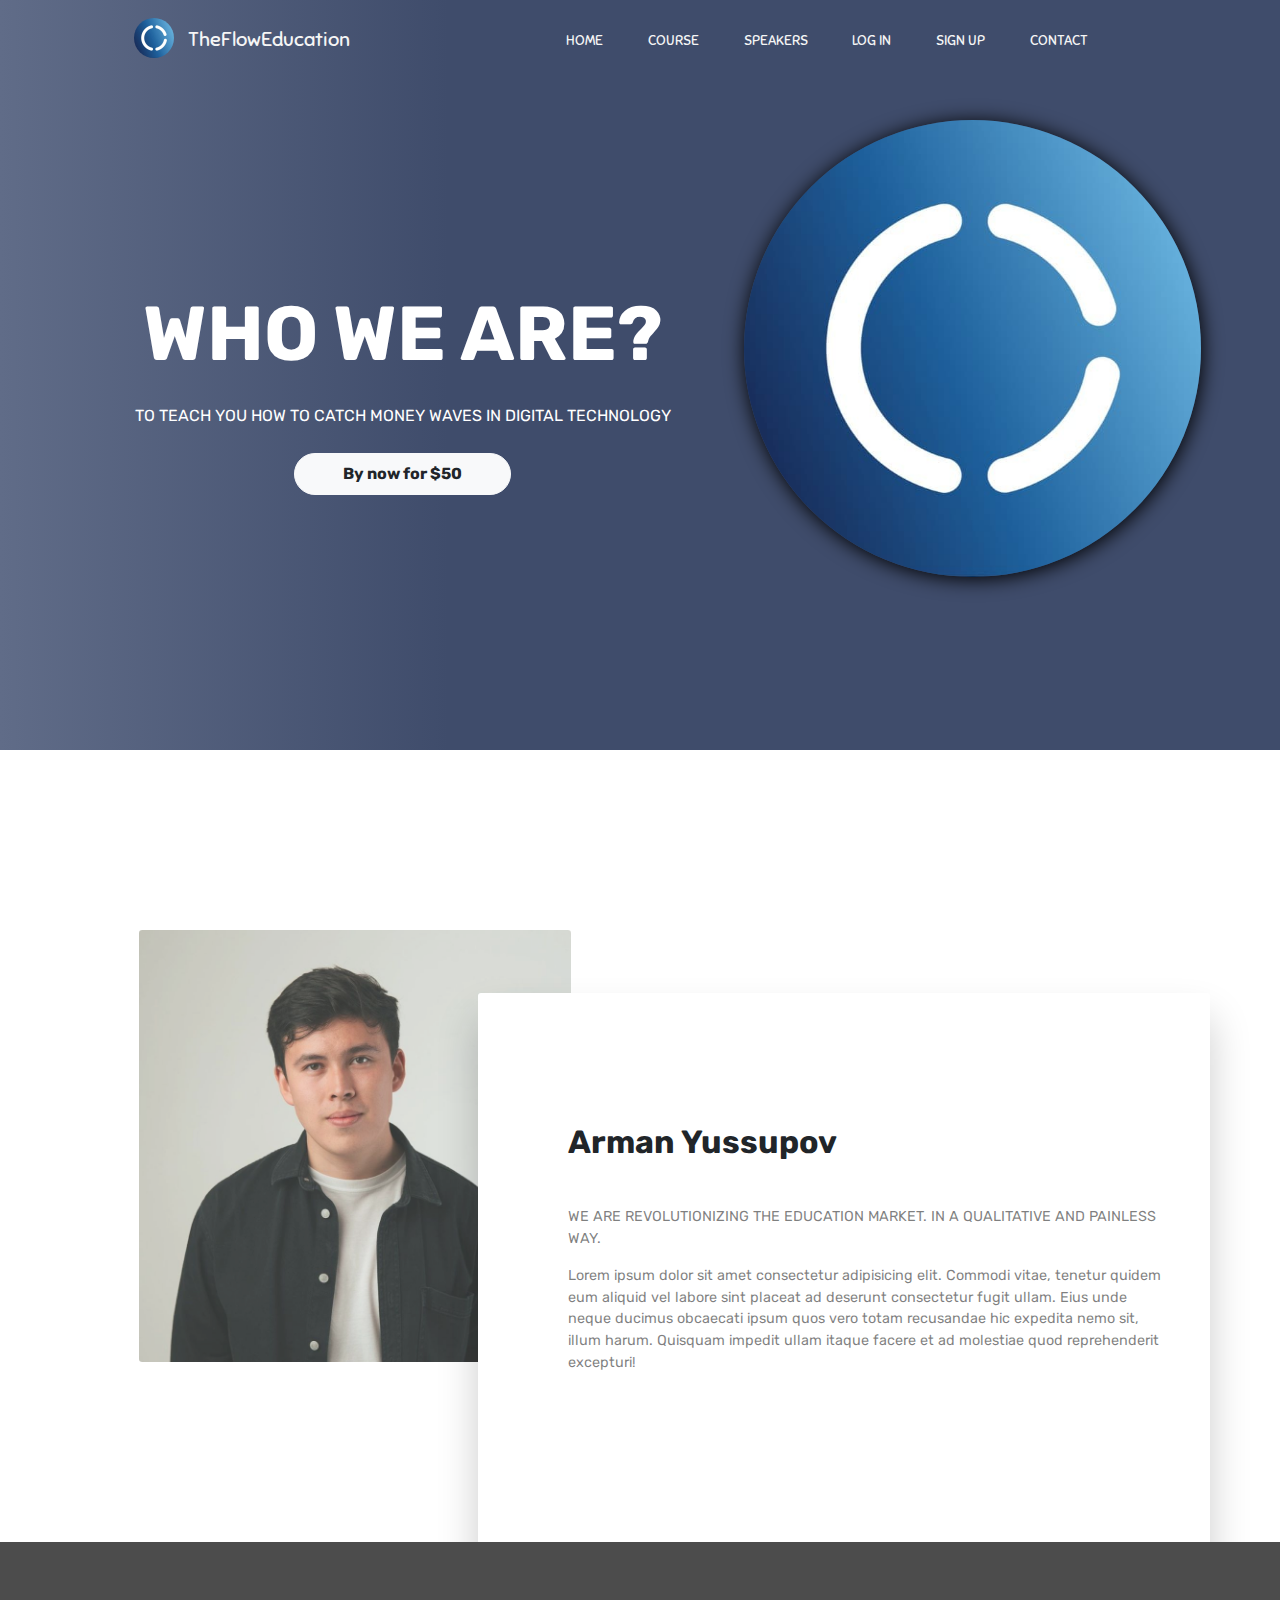
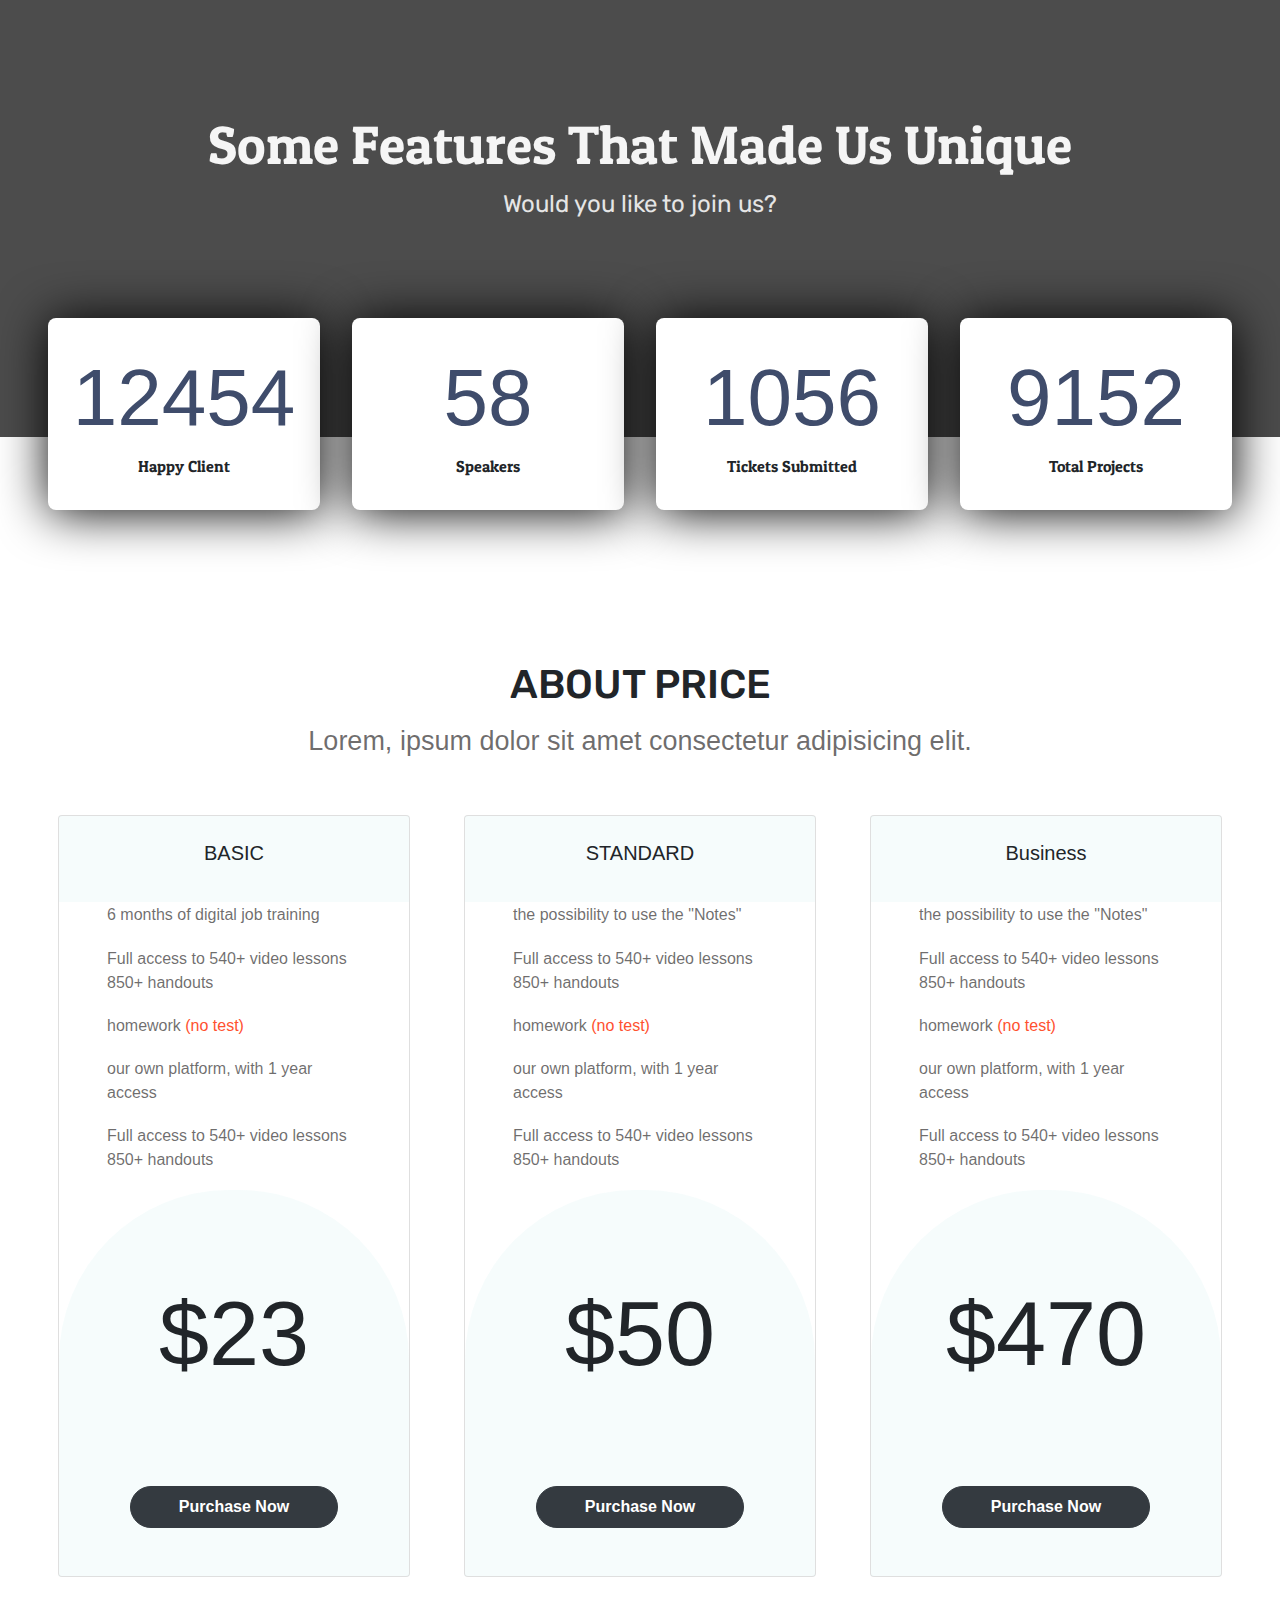
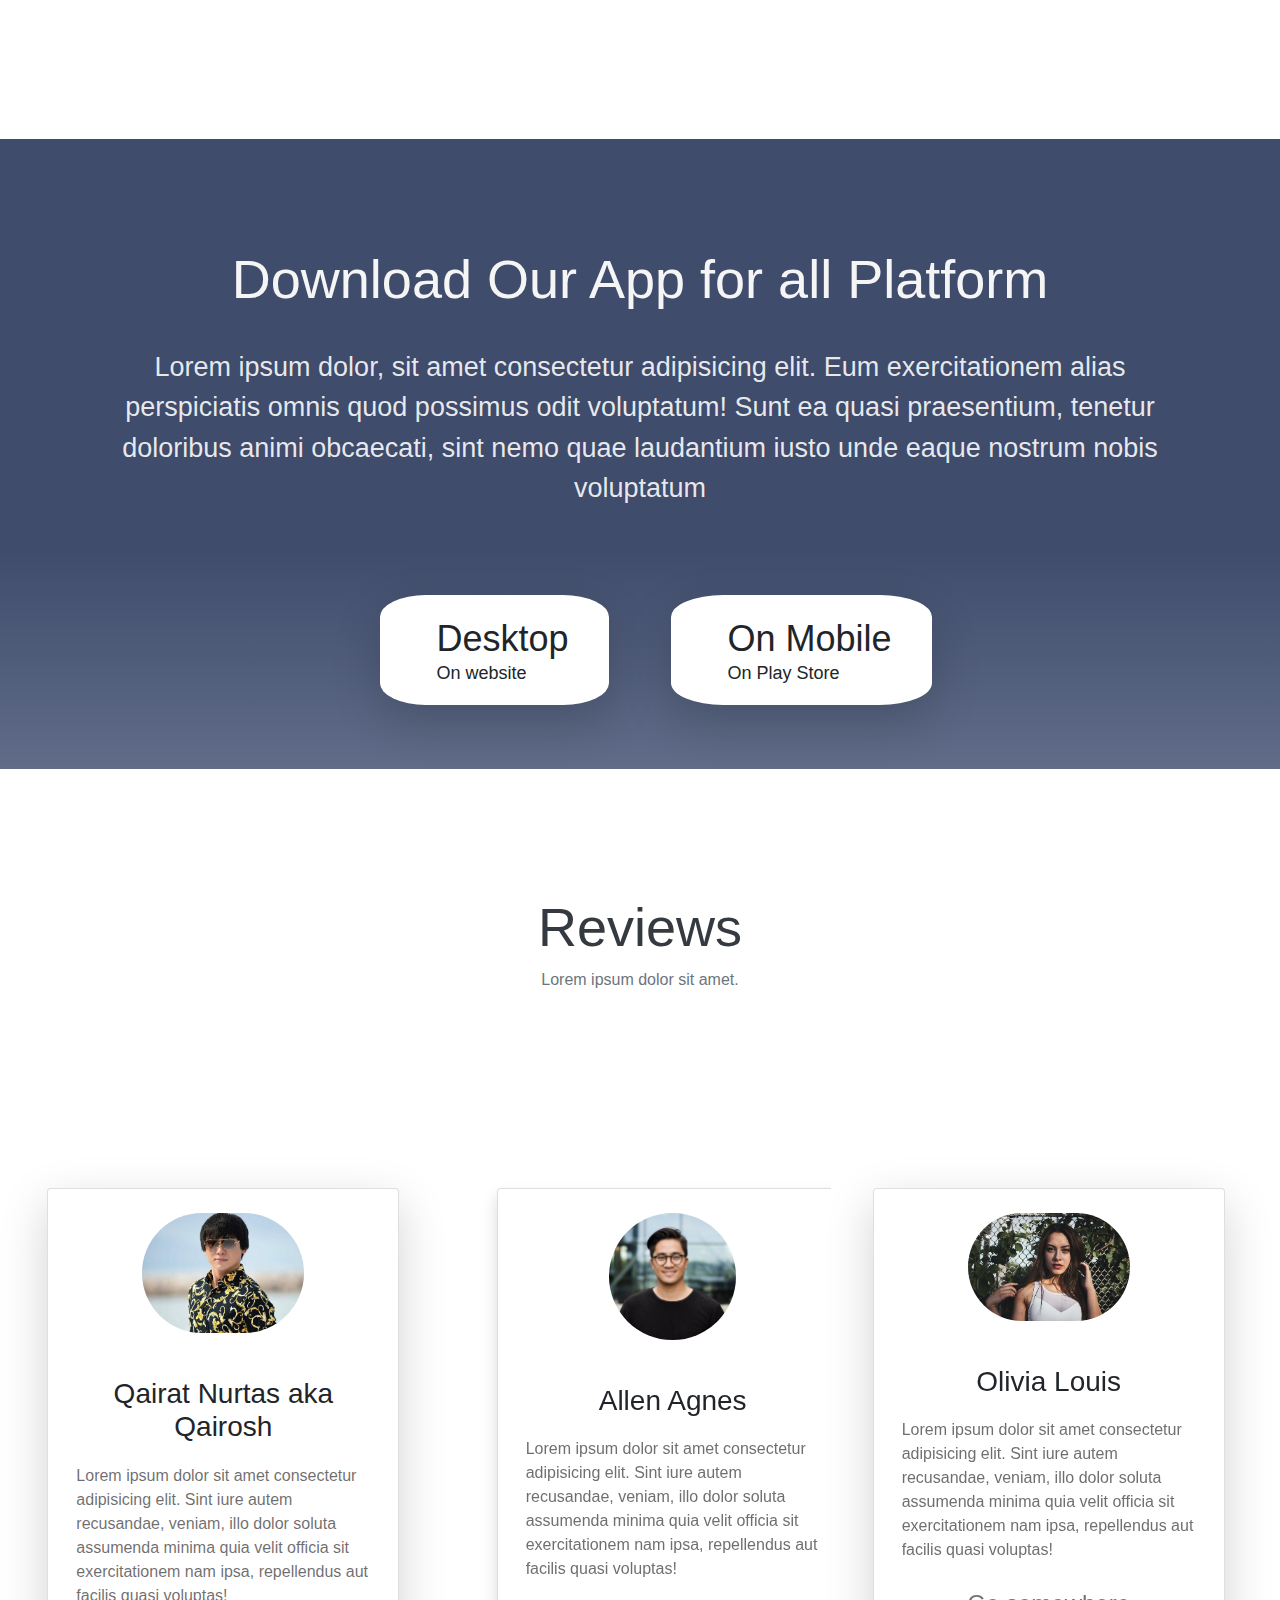
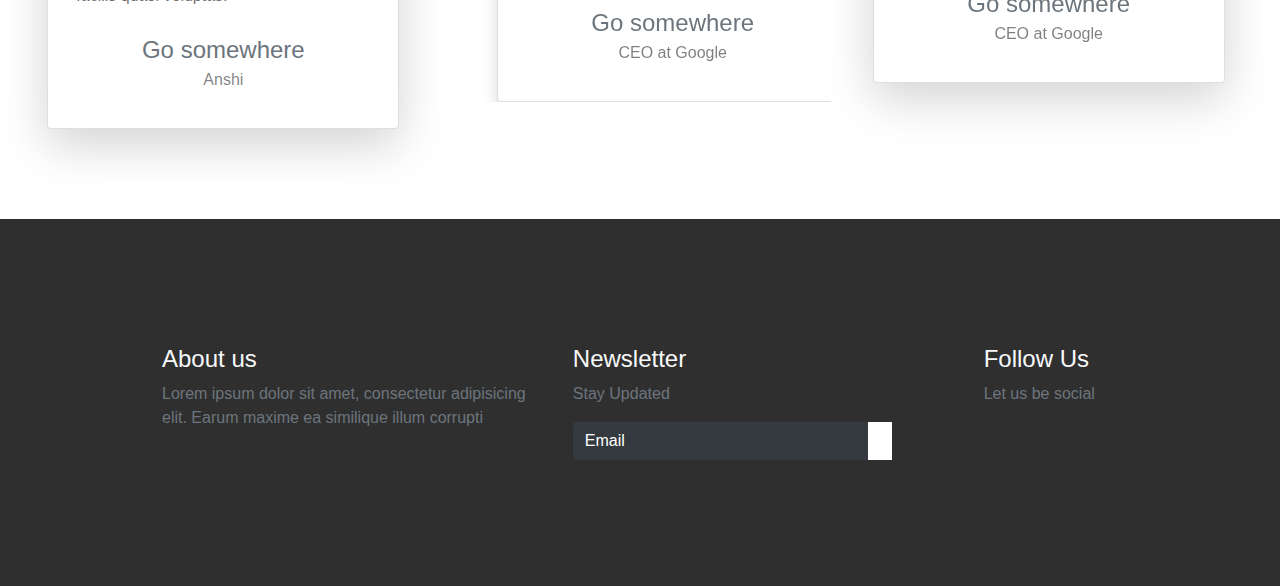
==== commit 0c87135f: "TotalAdding" ====
--- a/Index_home.html
+++ b/Index_home.html
@@ -29,14 +29,14 @@
           <ul class="navbar-nav">
             <li class="nav-item active">
               <a class="nav-link" href="#">HOME
-                <span class="sr-only">(current)</span>
+                <!-- <span class="sr-only">(current)</span> -->
               </a>
             </li>
             <li class="nav-item">
               <a class="nav-link" href="#">COURSE</a>
             </li>
             <li class="nav-item">
-              <a class="nav-link" href="#">PRICE</a>
+              <a class="nav-link" href="index_speakers.html">SPEAKERS</a>
             </li>
             <li class="nav-item dropdown">
               <div class="dropdown">
@@ -350,7 +350,7 @@
                 <input type="text" class="form-control bg-dark text-white" id="inlineFormInputGroupUsername2" placeholder="Email">
                 <div class="input-group-prepend">
                   <div class="input-group-text">
-                    <i class="fas fa-arrow-right"></i>
+                    <a href="#" class="fas fa-arrow-right"></a>
                   </div>
                 </div>
               </div>
@@ -361,10 +361,10 @@
           <h4 class="text-light">Follow Us</h4>
           <p class="text-muted">Let us be social</p>
           <div class="column text-light">
-            <i class="fab fa-facebook-f"></i>
-            <i class="fab fa-instagram"></i>
-            <i class="fab fa-twitter"></i>
-            <i class="fab fa-youtube"></i>
+            <a href="#" class="fab fa-facebook-f"></a>
+            <a href="#" class="fab fa-instagram"></a>
+            <a href="#" class="fab fa-twitter"></a>
+            <a href="#" class="fab fa-youtube"></a>
           </div>
         </div>
       </div>
--- a/style_home.css
+++ b/style_home.css
@@ -370,10 +370,17 @@
 footer .input-group .input-group-text {
   background: rgb(255, 255, 255);
   border: none;
-}
-
-footer .column i {
-  color: #dd2476;
+  text-decoration: none;
+  color: #ddd;
+}
+footer .input-group .input-group-text a {
+ text-decoration: none;
+ color: rgba(0, 0, 0, 0.815);
+}
+footer .column a {
+  color: #ddd;
+  text-decoration: none;
+  margin: 0px 10px;
 }
 
 /* It is Adjacent sibling combinator */
